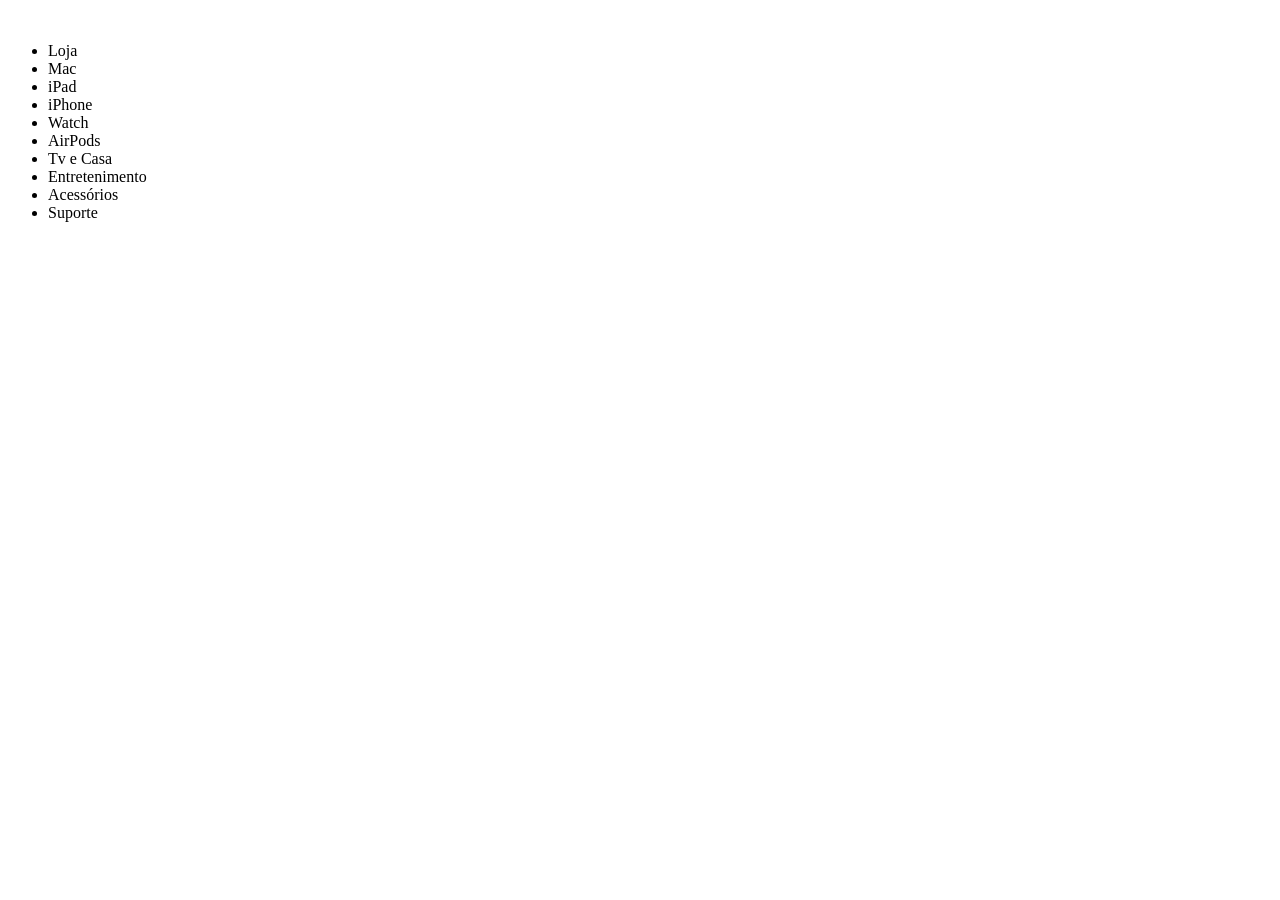
==== index.html @ 66a7fe24 "header pagina inicial" ====
<!DOCTYPE html>
<html lang="pt-BR">
<head>
    <meta charset="UTF-8">
    <meta name="viewport" content="width=device-width, initial-scale=1.0">
    <title>Conta Apple: Inicio de Sessão e Gerenciamento</title>
</head>
<body>
    <header>
        <section id="head-inicio">

            <div class="logo">
                <img src="" alt="">
            </div>

            <div class="nav">
                <nav>
                    <ul>
                        <li>Loja</li>
                        <li>Mac</li>
                        <li>iPad</li>
                        <li>iPhone</li>
                        <li>Watch</li>
                        <li>AirPods</li>
                        <li>Tv e Casa</li>
                        <li>Entretenimento</li>
                        <li>Acessórios</li>
                        <li>Suporte</li>
                    </ul>
                </nav>
            </div>
        </section>
    </header>

    <main>

    </main>

    <footer>

    </footer>
    
</body>
</html>
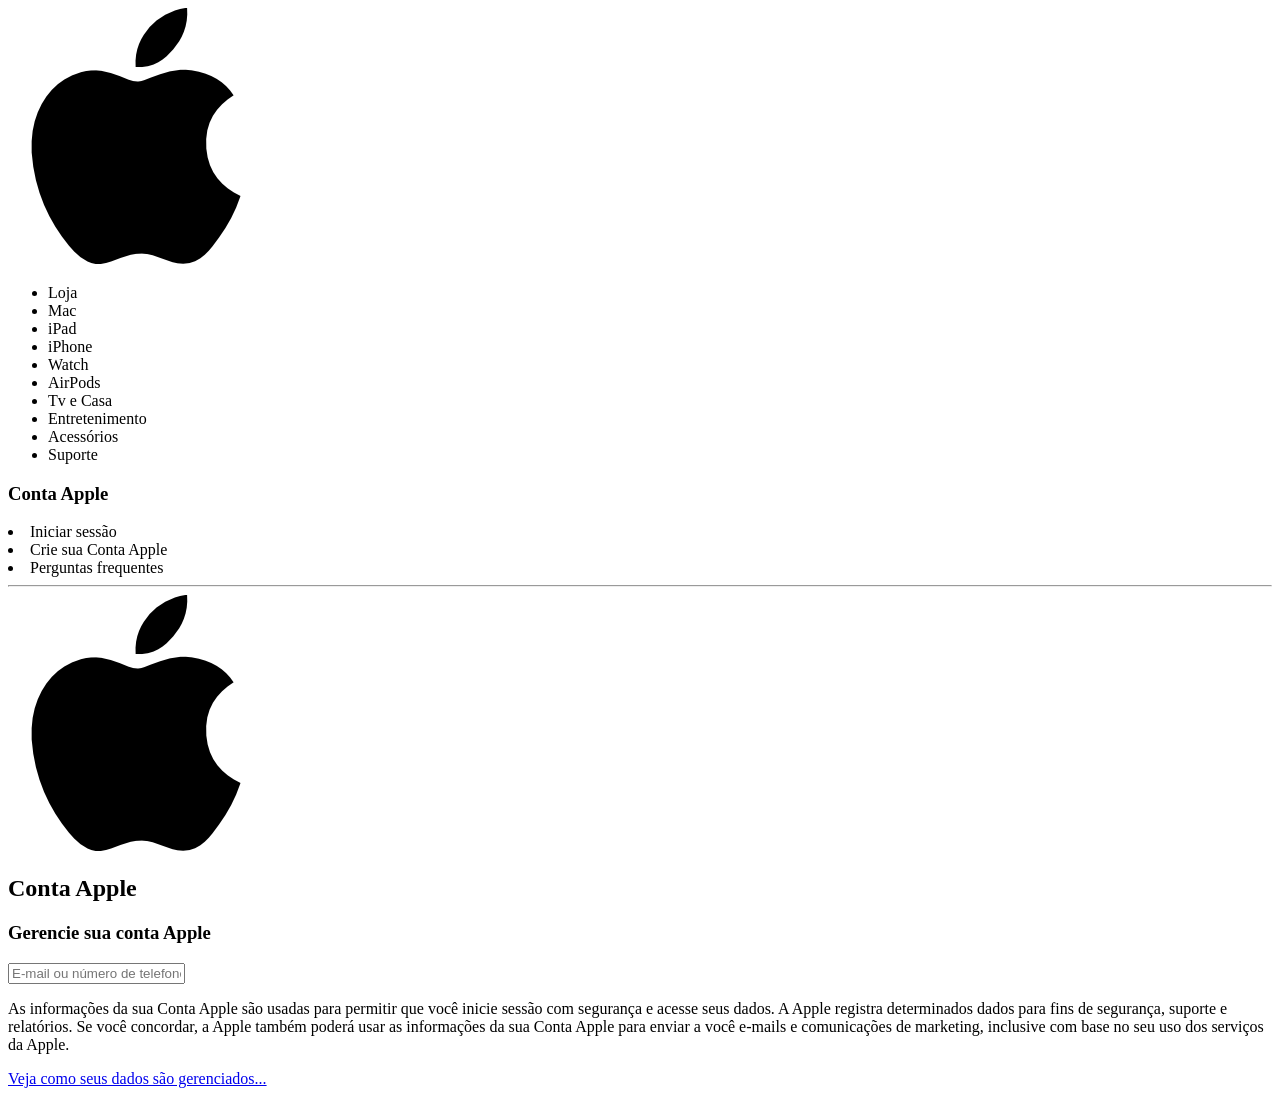
==== commit fd9c5b69: "Conclusão da área de login" ====
--- a/index.html
+++ b/index.html
@@ -10,7 +10,7 @@
         <section id="head-inicio">
 
             <div class="logo">
-                <img src="" alt="">
+                <img src="./img/logo_site.png" alt="logo">
             </div>
 
             <div class="nav">
@@ -33,7 +33,31 @@
     </header>
 
     <main>
+        <section id="area_login">
+            <div class="nav-pag">
+                <h3>Conta Apple</h3>
+                <li>Iniciar sessão</li>
+                <li>Crie sua Conta Apple</li>
+                <li>Perguntas frequentes</li>
+                <hr>
+            </div>
 
+            <img src="./img/logo_site.png" alt="imagem-do-centro">
+
+            <div class="login">
+                <h1>Conta Apple</h1>
+                <h3>Gerencie sua conta Apple</h3>
+
+                <input type="text" placeholder="E-mail ou número de telefone">
+
+                <p>As informações da sua Conta Apple são usadas para permitir que você inicie
+                sessão com segurança e acesse seus dados. A Apple registra determinados dados para fins
+                de segurança, suporte e relatórios. Se você concordar, a Apple também poderá usar as informações da sua
+                Conta Apple para enviar a você e-mails e comunicações de marketing, inclusive com base no seu uso
+                dos serviços da Apple.</p>
+                <a href="#">Veja como seus dados são gerenciados...</a>
+            </div>
+        </section>
     </main>
 
     <footer>
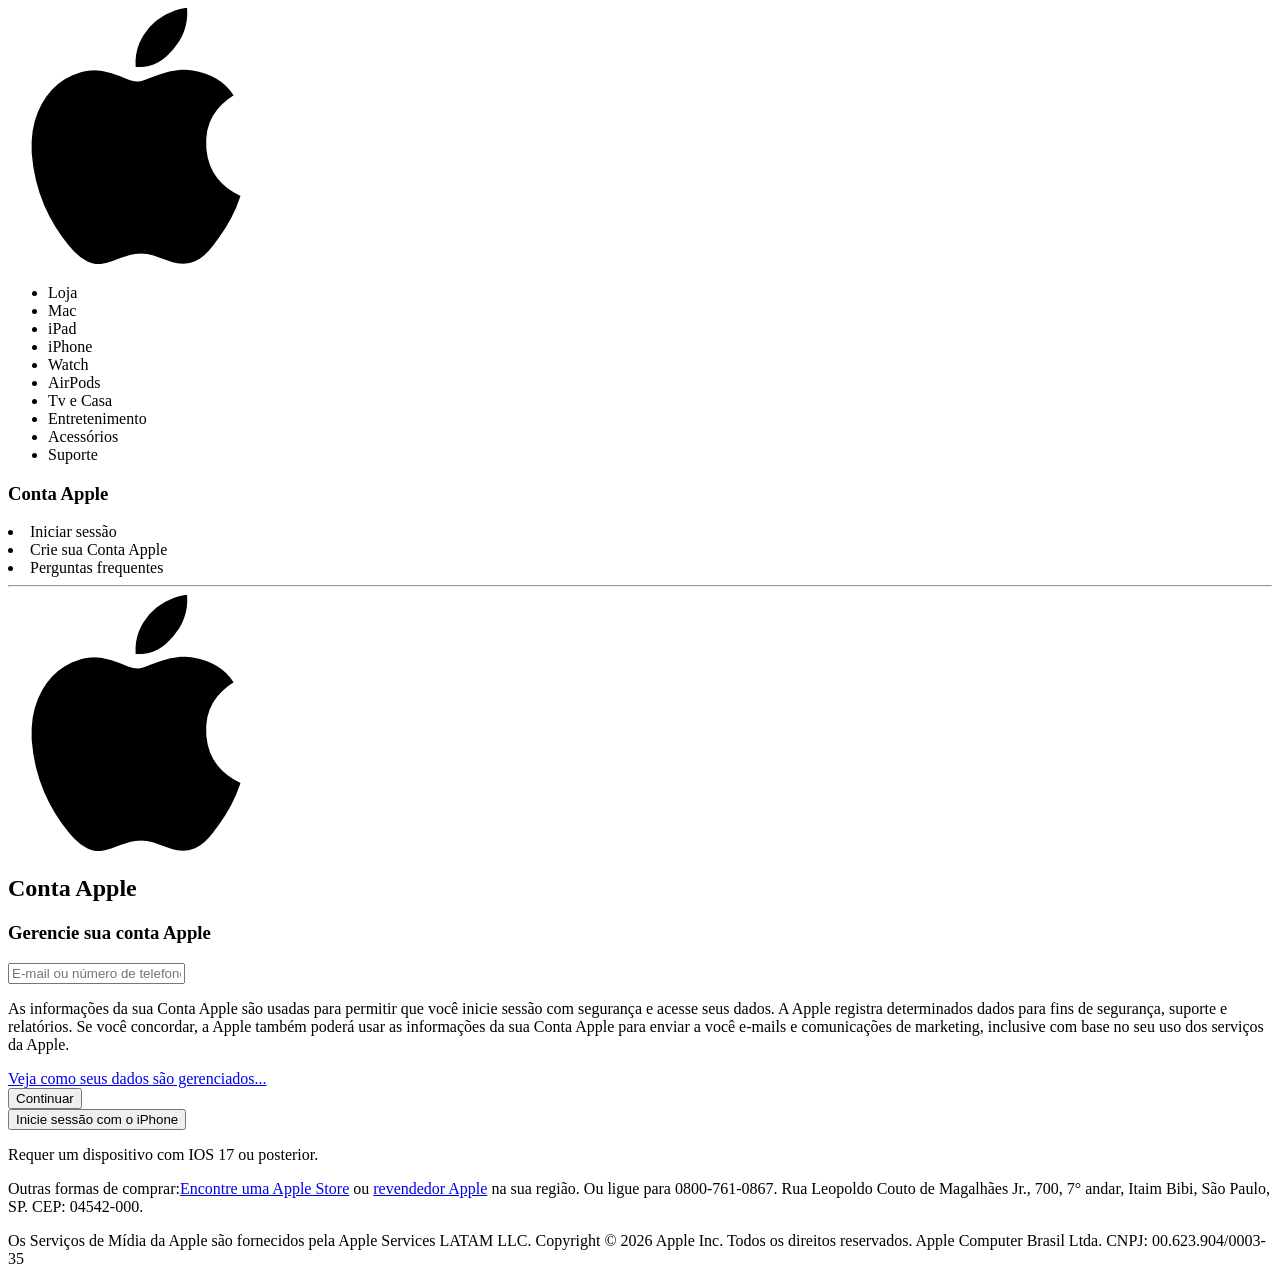
==== commit 676b1aea: "avanço mais insano ainda" ====
--- a/index.html
+++ b/index.html
@@ -57,12 +57,24 @@
                 dos serviços da Apple.</p>
                 <a href="#">Veja como seus dados são gerenciados...</a>
             </div>
+
+            <div class="botoes_login">
+                <button>Continuar</button>
+                <div class="botao_preto">
+                    <button>Inicie sessão com o iPhone</button>
+                    <p>Requer um dispositivo com IOS 17 ou posterior.</p>
+                </div>
+            </div>
         </section>
     </main>
 
     <footer>
-
+        <section class="footer-info">
+            <p>Outras formas de comprar:<a href="#">Encontre uma Apple Store</a> ou <a href="#">revendedor Apple</a> na sua região.
+            Ou ligue para 0800-761-0867. Rua Leopoldo Couto de Magalhães Jr., 700, 7° andar, Itaim Bibi, São Paulo, SP. CEP: 04542-000.</p>
+            <p>Os Serviços de Mídia da Apple são fornecidos pela Apple Services LATAM LLC.
+            Copyright © 2026 Apple Inc. Todos os direitos reservados. Apple Computer Brasil Ltda. CNPJ: 00.623.904/0003-35</p>
+        </section>
     </footer>
-    
 </body>
 </html>
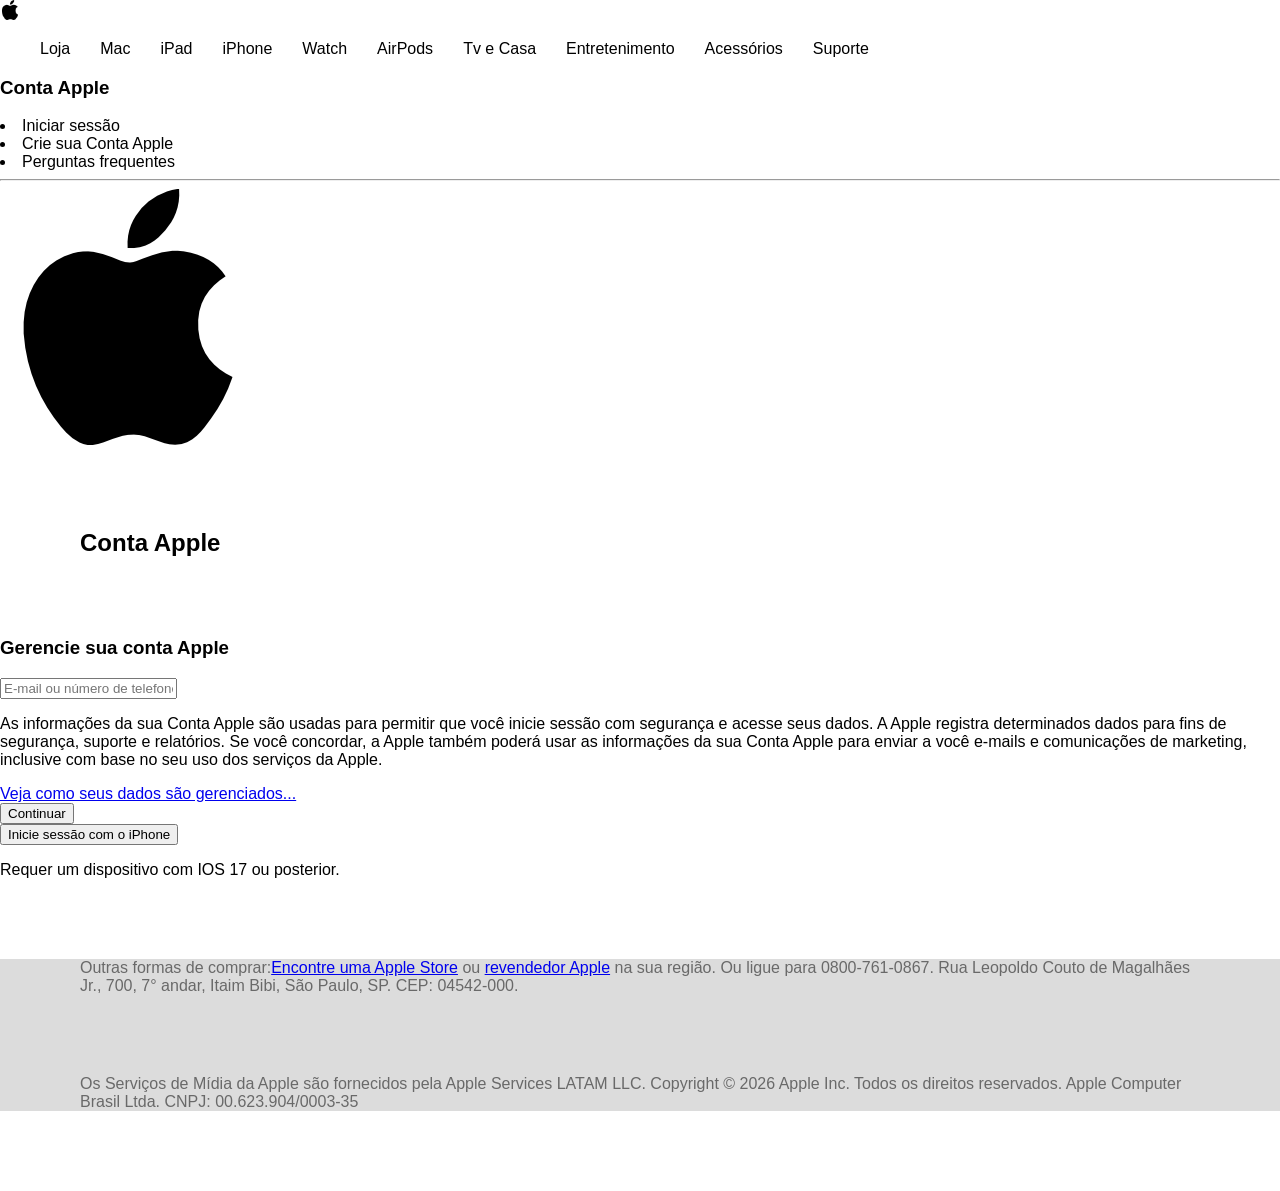
==== commit eecdba97: "Estilização Header" ====
--- a/index.html
+++ b/index.html
@@ -4,18 +4,19 @@
     <meta charset="UTF-8">
     <meta name="viewport" content="width=device-width, initial-scale=1.0">
     <title>Conta Apple: Inicio de Sessão e Gerenciamento</title>
+    <link rel="stylesheet" href="./css/style.css">
 </head>
 <body>
     <header>
         <section id="head-inicio">
 
-            <div class="logo">
-                <img src="./img/logo_site.png" alt="logo">
-            </div>
 
             <div class="nav">
                 <nav>
-                    <ul>
+                    <div class="logo">
+                        <img src="./img/logo_site.png" alt="logo" height="20px" width="20px">
+                    </div>
+                    <ul class="menu">
                         <li>Loja</li>
                         <li>Mac</li>
                         <li>iPad</li>
--- a/css/style.css
+++ b/css/style.css
@@ -0,0 +1,46 @@
+.menu{
+    display: flex;
+    justify-content: left;
+    gap: 30px;
+    list-style: none;
+}
+
+
+body{
+    margin: 0;
+    padding: 0;
+    font-family: Arial, sans-serif;
+}
+
+h1{
+    margin: 80px;
+}
+
+
+.questions{
+    margin: 80px;
+}
+
+.questions a{
+    text-decoration: none;
+    color: royalblue;
+}
+
+#maisinfo{
+    margin: 80px;
+}
+
+#maisinfo a{
+    text-decoration: none;
+    color: royalblue;
+}
+
+.footer-info{
+    background-color: #dcdcdc;
+    
+}
+
+.footer-info p{
+    margin: 80px;
+    color: #696969;
+}
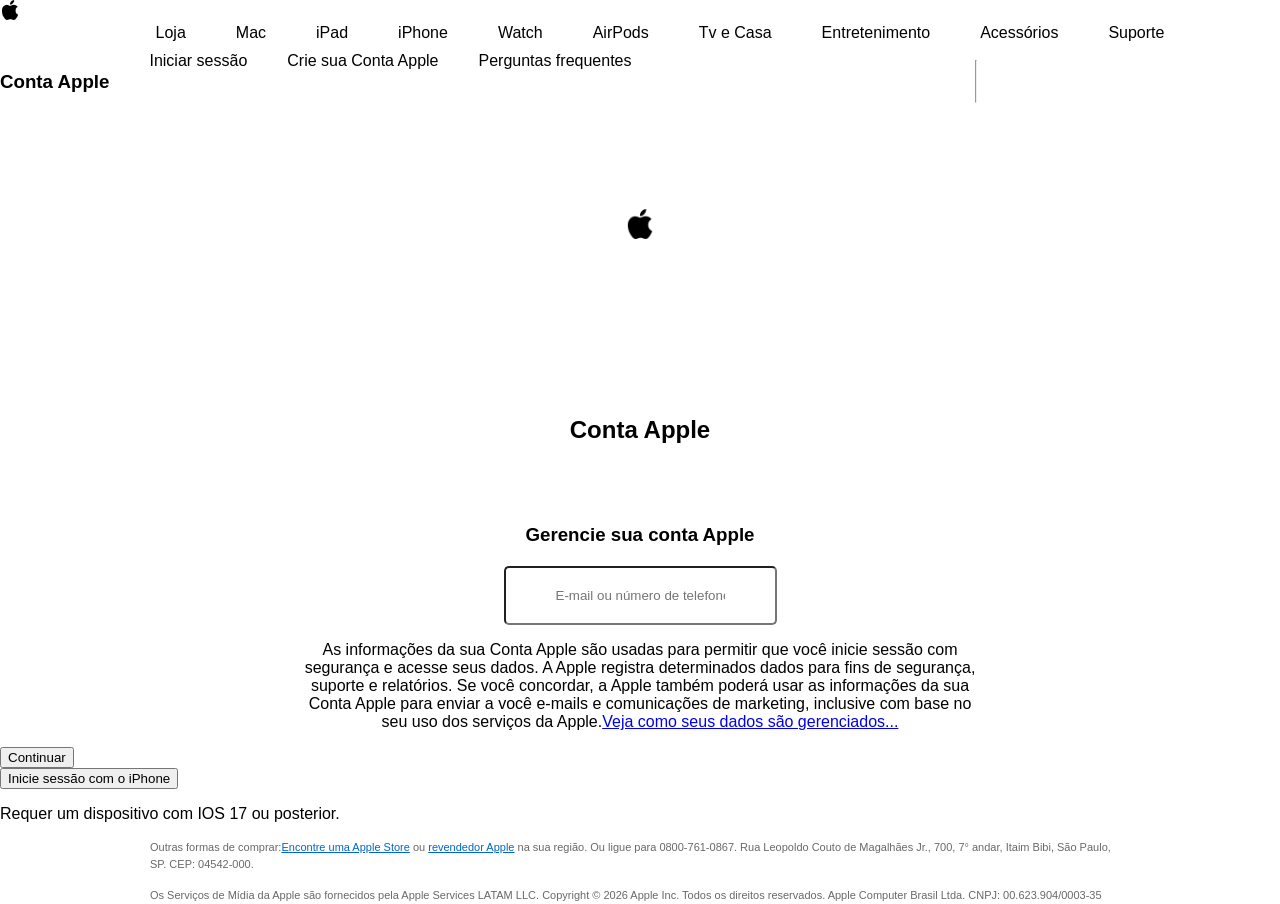
==== commit dfb59140: "Estilização do conteúdo" ====
--- a/index.html
+++ b/index.html
@@ -43,7 +43,7 @@
                 <hr>
             </div>
 
-            <img src="./img/logo_site.png" alt="imagem-do-centro">
+            <div class="img-centro"><img src="./img/logo_site.png" alt="imagem-do-centro" width="30px" height="30px"></div>
 
             <div class="login">
                 <h1>Conta Apple</h1>
@@ -55,8 +55,8 @@
                 sessão com segurança e acesse seus dados. A Apple registra determinados dados para fins
                 de segurança, suporte e relatórios. Se você concordar, a Apple também poderá usar as informações da sua
                 Conta Apple para enviar a você e-mails e comunicações de marketing, inclusive com base no seu uso
-                dos serviços da Apple.</p>
-                <a href="#">Veja como seus dados são gerenciados...</a>
+                dos serviços da Apple.<a href="#">Veja como seus dados são gerenciados...</a></p>
+                
             </div>
 
             <div class="botoes_login">
--- a/css/style.css
+++ b/css/style.css
@@ -1,16 +1,26 @@
-.menu{
-    display: flex;
-    justify-content: left;
-    gap: 30px;
-    list-style: none;
-}
-
-
 body{
     margin: 0;
     padding: 0;
     font-family: Arial, sans-serif;
+    list-style: none;
 }
+
+.menu{
+    margin: 0;
+    display: flex;
+    justify-content: flex-start;
+    gap: 50px;
+    margin-bottom: 10px;
+    list-style: none;
+    justify-content: center;
+}
+
+.nav-pag {
+    display: flex;
+    justify-content: space-between;
+    gap: 40px;
+}
+
 
 h1{
     margin: 80px;
@@ -26,6 +36,33 @@
     color: royalblue;
 }
 
+
+.img-centro {
+    display: flex;
+    justify-content: center;
+    align-items: center;
+    height: 25vh;
+}
+
+.login {
+    justify-content: center;
+    text-align: center;
+}
+
+.login p {
+    margin-left: 300px;
+    margin-right: 300px;
+}
+
+.login h3 {
+    margin-bottom: 20px;
+}
+
+.login input {
+    padding: 20px 50px;
+    border-radius: 5px;
+}
+
 #maisinfo{
     margin: 80px;
 }
@@ -35,12 +72,36 @@
     color: royalblue;
 }
 
+.footer{
+    width: 100%;
+    background-color: #dcdcdc;
+    padding: 20px 0;
+    margin-top: 50px;
+}
 .footer-info{
-    background-color: #dcdcdc;
+    max-width: 980px;
+    margin: 0 auto;
+    padding: 0 22px;
     
 }
 
 .footer-info p{
-    margin: 80px;
+    margin: 0 0 15px 0;
     color: #696969;
-}+    font-size: 11px;
+    line-height: 1.5;
+    
+}
+
+.footer-info p:last-child {
+    margin-bottom: 0;
+}
+
+.footer-info a {
+    color: #0066cc;            
+    text-decoration: underline;
+}
+
+.footer-info a:hover {
+    text-decoration: none;
+}
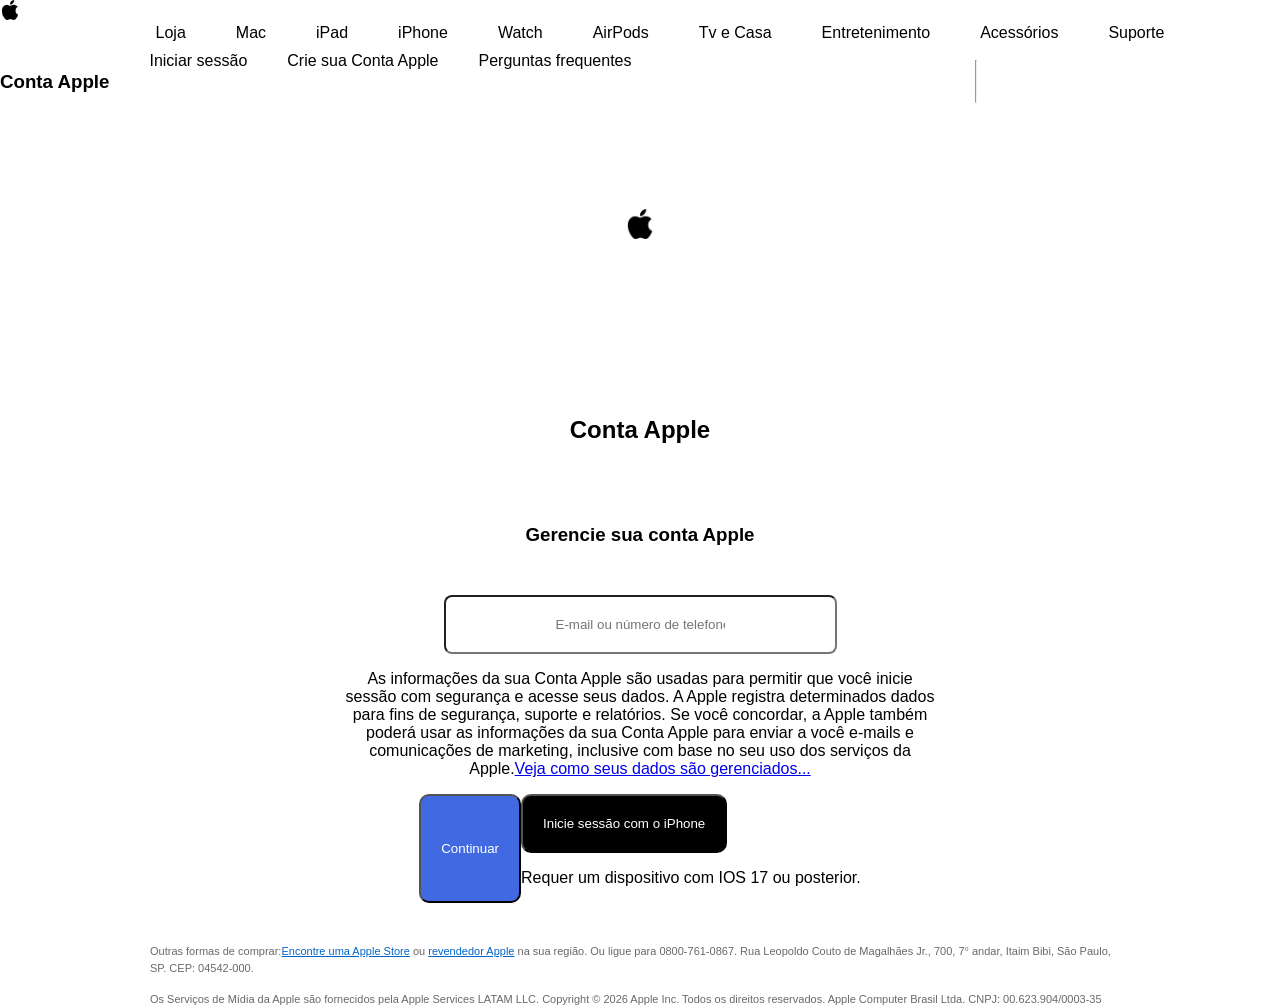
==== commit 6c24292f: "finalizando" ====
--- a/index.html
+++ b/index.html
@@ -61,8 +61,8 @@
 
             <div class="botoes_login">
                 <button>Continuar</button>
-                <div class="botao_preto">
-                    <button>Inicie sessão com o iPhone</button>
+                <div>
+                    <button class="botao_preto">Inicie sessão com o iPhone</button>
                     <p>Requer um dispositivo com IOS 17 ou posterior.</p>
                 </div>
             </div>
--- a/css/style.css
+++ b/css/style.css
@@ -50,17 +50,36 @@
 }
 
 .login p {
-    margin-left: 300px;
-    margin-right: 300px;
+    margin-left: 340px;
+    margin-right: 340px;
 }
 
 .login h3 {
-    margin-bottom: 20px;
 }
 
 .login input {
-    padding: 20px 50px;
-    border-radius: 5px;
+    padding: 20px 110px;
+    border-radius: 8px;
+    margin-top: 30px;
+}
+
+.botoes_login {
+    justify-content: center;
+    display: flex;
+    margin-bottom: 40px;
+}
+
+button {
+    padding: 20px;
+    border-radius: 10px;
+    gap: 14px;
+    background-color: royalblue;
+    color: white;
+}
+
+.botao_preto {
+    background-color: #000000;
+    color: white;
 }
 
 #maisinfo{
@@ -74,7 +93,7 @@
 
 .footer{
     width: 100%;
-    background-color: #dcdcdc;
+    background-color: lightgray;
     padding: 20px 0;
     margin-top: 50px;
 }
